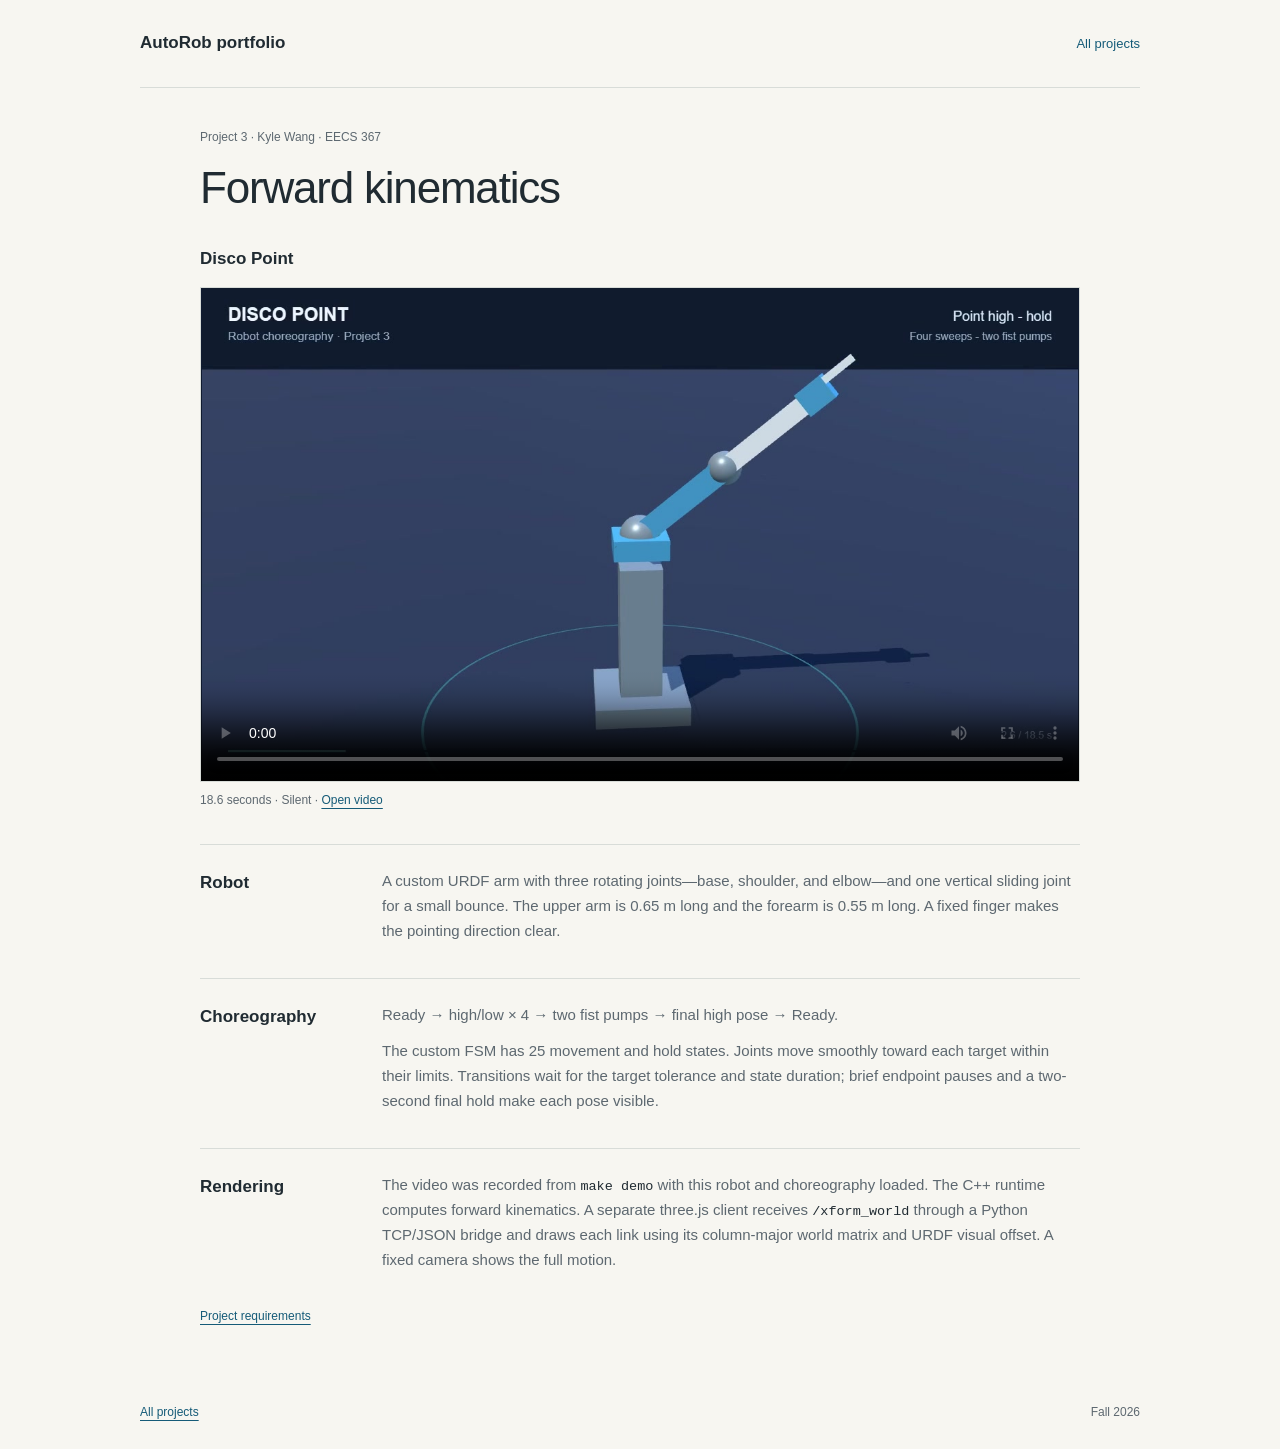
==== project3.html @ b98298e6 "Publish concise Project 3 portfolio and silent choreography" ====
<!doctype html>
<html lang="en">
<head>
  <meta charset="utf-8">
  <meta name="viewport" content="width=device-width, initial-scale=1">
  <meta name="description" content="Project 3: forward kinematics and a Disco Point robot choreography.">
  <title>Project 3: Forward kinematics · Kyle Wang</title>
  <link rel="stylesheet" href="styles.css">
</head>
<body>
  <a class="skip" href="#main">Skip to content</a>
  <header class="site-header wrap"><a class="wordmark" href="index.html">AutoRob portfolio</a><a href="index.html">All projects</a></header>
  <main id="main" class="wrap article">
    <header class="intro"><p class="eyebrow">Project 3 · Kyle Wang · EECS 367</p><h1>Forward kinematics</h1></header>
    <section class="article-section" aria-labelledby="video-title">
      <h2 id="video-title">Disco Point</h2>
      <figure>
        <video controls playsinline preload="metadata" poster="media/disco-point.jpg" aria-label="Disco Point robot choreography: four high and low sweeps, two fist pumps, and a return to Ready" aria-describedby="video-caption">
          <source src="media/disco-point.mp4" type="video/mp4">
          Your browser does not support embedded video.
        </video>
        <figcaption id="video-caption">18.6 seconds · Silent · <a href="media/disco-point.mp4">Open video</a></figcaption>
      </figure>
    </section>
    <section class="article-section explanation" aria-labelledby="robot-title">
      <h2 id="robot-title">Robot</h2>
      <p>A custom URDF arm with three rotating joints—base, shoulder, and elbow—and one vertical sliding joint for a small bounce. The upper arm is 0.65 m long and the forearm is 0.55 m long. A fixed finger makes the pointing direction clear.</p>
    </section>
    <section class="article-section explanation" aria-labelledby="motion-title">
      <h2 id="motion-title">Choreography</h2>
      <div><p>Ready → high/low × 4 → two fist pumps → final high pose → Ready.</p><p>The custom FSM has 25 movement and hold states. Joints move smoothly toward each target within their limits. Transitions wait for the target tolerance and state duration; brief endpoint pauses and a two-second final hold make each pose visible.</p></div>
    </section>
    <section class="article-section explanation" aria-labelledby="rendering-title">
      <h2 id="rendering-title">Rendering</h2>
      <p>The video was recorded from <code>make demo</code> with this robot and choreography loaded. The C++ runtime computes forward kinematics. A separate three.js client receives <code>/xform_world</code> through a Python TCP/JSON bridge and draws each link using its column-major world matrix and URDF visual offset. A fixed camera shows the full motion.</p>
    </section>
    <p class="source-note"><a href="https://autorob.org/projects/project3/#portfolio-deliverable">Project requirements</a></p>
  </main>
  <footer class="site-footer wrap"><a href="index.html">All projects</a><span>Fall 2026</span></footer>
</body>
</html>
---- styles.css ----
:root{color-scheme:light;--paper:#f7f6f1;--ink:#202b32;--muted:#5d6870;--blue:#155b78;--line:#d8dcd8}
*{box-sizing:border-box}
body{margin:0;background:var(--paper);color:var(--ink);font:16px/1.65 Arial,Helvetica,sans-serif;-webkit-font-smoothing:antialiased}
a{color:var(--blue);text-underline-offset:4px}
a:focus-visible,video:focus-visible{outline:3px solid var(--blue);outline-offset:5px}
.wrap{width:min(1000px,calc(100% - 64px));margin-inline:auto}
.skip{position:absolute;top:-100px;left:20px;background:var(--ink);color:white;padding:10px 18px;z-index:2}
.skip:focus{top:12px}
.site-header{min-height:88px;display:flex;align-items:center;justify-content:space-between;border-bottom:1px solid var(--line);gap:20px}
.site-header a{font-size:13px;text-decoration:none}
.site-header .wordmark{font-size:17px;font-weight:600;color:var(--ink)}
.site-header a:hover{text-decoration:underline}
.intro{padding:40px 0 30px}
.eyebrow{color:var(--muted);font-size:12px;margin:0 0 14px}
h1{font-size:clamp(30px,4vw,44px);font-weight:500;letter-spacing:-1.2px;line-height:1.2;margin:0}
h2{font-size:17px;font-weight:600;margin:0}
.project-row{display:grid;grid-template-columns:50px 1fr 24px;gap:20px;padding:28px 0;color:inherit;text-decoration:none;border-block:1px solid var(--line);margin-top:16px}
.project-number{color:var(--muted);font-size:22px}
.project-row h3{font-size:22px;font-weight:500;margin:0 0 6px}
.project-row p{font-size:14px;color:var(--muted);margin:0}
.project-row:hover h3{text-decoration:underline;text-underline-offset:5px;color:var(--blue)}
.article{max-width:880px}
.article-section{margin-bottom:34px}
figure{margin:14px 0 0}
video{display:block;width:100%;height:auto;aspect-ratio:16/9;background:#101b30;border:1px solid var(--line)}
figcaption{margin-top:9px;color:var(--muted);font-size:12px}
.explanation{display:grid;grid-template-columns:150px 1fr;gap:32px;border-top:1px solid var(--line);padding-top:24px}
.explanation p{font-size:15px;color:var(--muted);margin:0 0 12px}
.explanation p:last-child{margin-bottom:0}
code{font-size:.9em;color:var(--ink);overflow-wrap:anywhere}
.source-note{font-size:12px}
.site-footer{margin-top:54px;padding:22px 0 28px;display:flex;justify-content:space-between;gap:20px;font-size:12px;color:var(--muted)}
@media(max-width:600px){.wrap{width:calc(100% - 36px)}.site-header{min-height:76px}.site-header .wordmark{font-size:15px}.intro{padding:30px 0 25px}h1{letter-spacing:-.7px}.project-row{grid-template-columns:30px 1fr 18px;gap:12px}.project-row h3{font-size:20px}.explanation{grid-template-columns:1fr;gap:12px}.site-footer{margin-top:36px}}
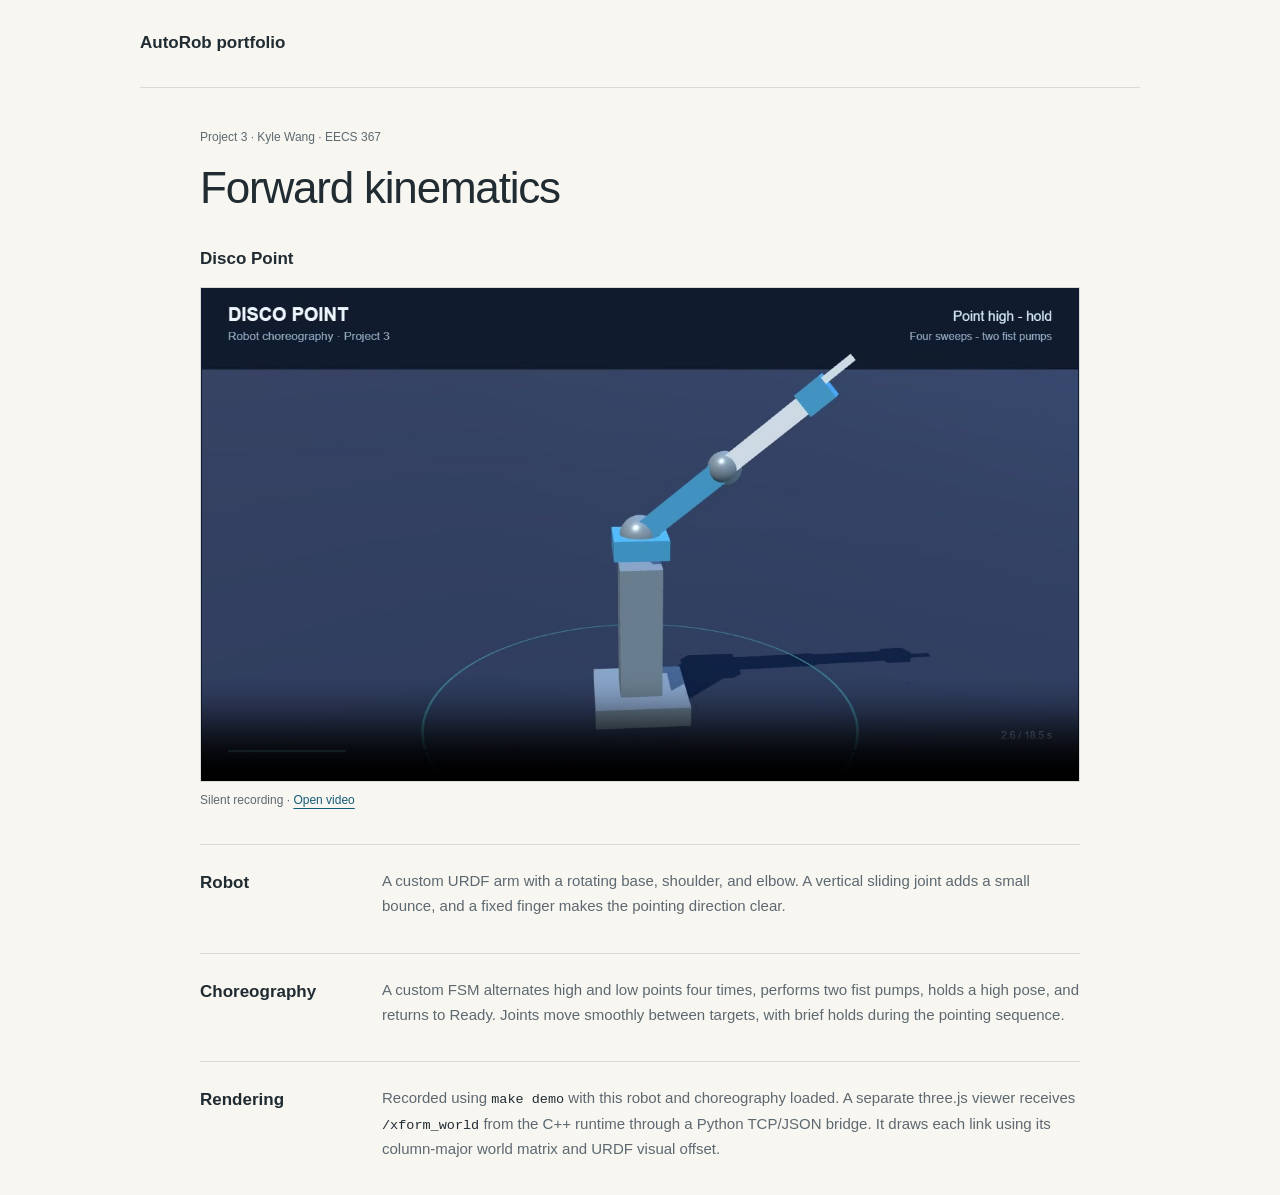
==== commit 66fcb480: "Trim portfolio to required video and brief descriptions" ====
--- a/project3.html
+++ b/project3.html
@@ -9,7 +9,7 @@
 </head>
 <body>
   <a class="skip" href="#main">Skip to content</a>
-  <header class="site-header wrap"><a class="wordmark" href="index.html">AutoRob portfolio</a><a href="index.html">All projects</a></header>
+  <header class="site-header wrap"><a class="wordmark" href="index.html">AutoRob portfolio</a></header>
   <main id="main" class="wrap article">
     <header class="intro"><p class="eyebrow">Project 3 · Kyle Wang · EECS 367</p><h1>Forward kinematics</h1></header>
     <section class="article-section" aria-labelledby="video-title">
@@ -19,23 +19,21 @@
           <source src="media/disco-point.mp4" type="video/mp4">
           Your browser does not support embedded video.
         </video>
-        <figcaption id="video-caption">18.6 seconds · Silent · <a href="media/disco-point.mp4">Open video</a></figcaption>
+        <figcaption id="video-caption">Silent recording · <a href="media/disco-point.mp4">Open video</a></figcaption>
       </figure>
     </section>
     <section class="article-section explanation" aria-labelledby="robot-title">
       <h2 id="robot-title">Robot</h2>
-      <p>A custom URDF arm with three rotating joints—base, shoulder, and elbow—and one vertical sliding joint for a small bounce. The upper arm is 0.65 m long and the forearm is 0.55 m long. A fixed finger makes the pointing direction clear.</p>
+      <p>A custom URDF arm with a rotating base, shoulder, and elbow. A vertical sliding joint adds a small bounce, and a fixed finger makes the pointing direction clear.</p>
     </section>
     <section class="article-section explanation" aria-labelledby="motion-title">
       <h2 id="motion-title">Choreography</h2>
-      <div><p>Ready → high/low × 4 → two fist pumps → final high pose → Ready.</p><p>The custom FSM has 25 movement and hold states. Joints move smoothly toward each target within their limits. Transitions wait for the target tolerance and state duration; brief endpoint pauses and a two-second final hold make each pose visible.</p></div>
+      <p>A custom FSM alternates high and low points four times, performs two fist pumps, holds a high pose, and returns to Ready. Joints move smoothly between targets, with brief holds during the pointing sequence.</p>
     </section>
     <section class="article-section explanation" aria-labelledby="rendering-title">
       <h2 id="rendering-title">Rendering</h2>
-      <p>The video was recorded from <code>make demo</code> with this robot and choreography loaded. The C++ runtime computes forward kinematics. A separate three.js client receives <code>/xform_world</code> through a Python TCP/JSON bridge and draws each link using its column-major world matrix and URDF visual offset. A fixed camera shows the full motion.</p>
+      <p>Recorded using <code>make demo</code> with this robot and choreography loaded. A separate three.js viewer receives <code>/xform_world</code> from the C++ runtime through a Python TCP/JSON bridge. It draws each link using its column-major world matrix and URDF visual offset.</p>
     </section>
-    <p class="source-note"><a href="https://autorob.org/projects/project3/#portfolio-deliverable">Project requirements</a></p>
   </main>
-  <footer class="site-footer wrap"><a href="index.html">All projects</a><span>Fall 2026</span></footer>
 </body>
 </html>
